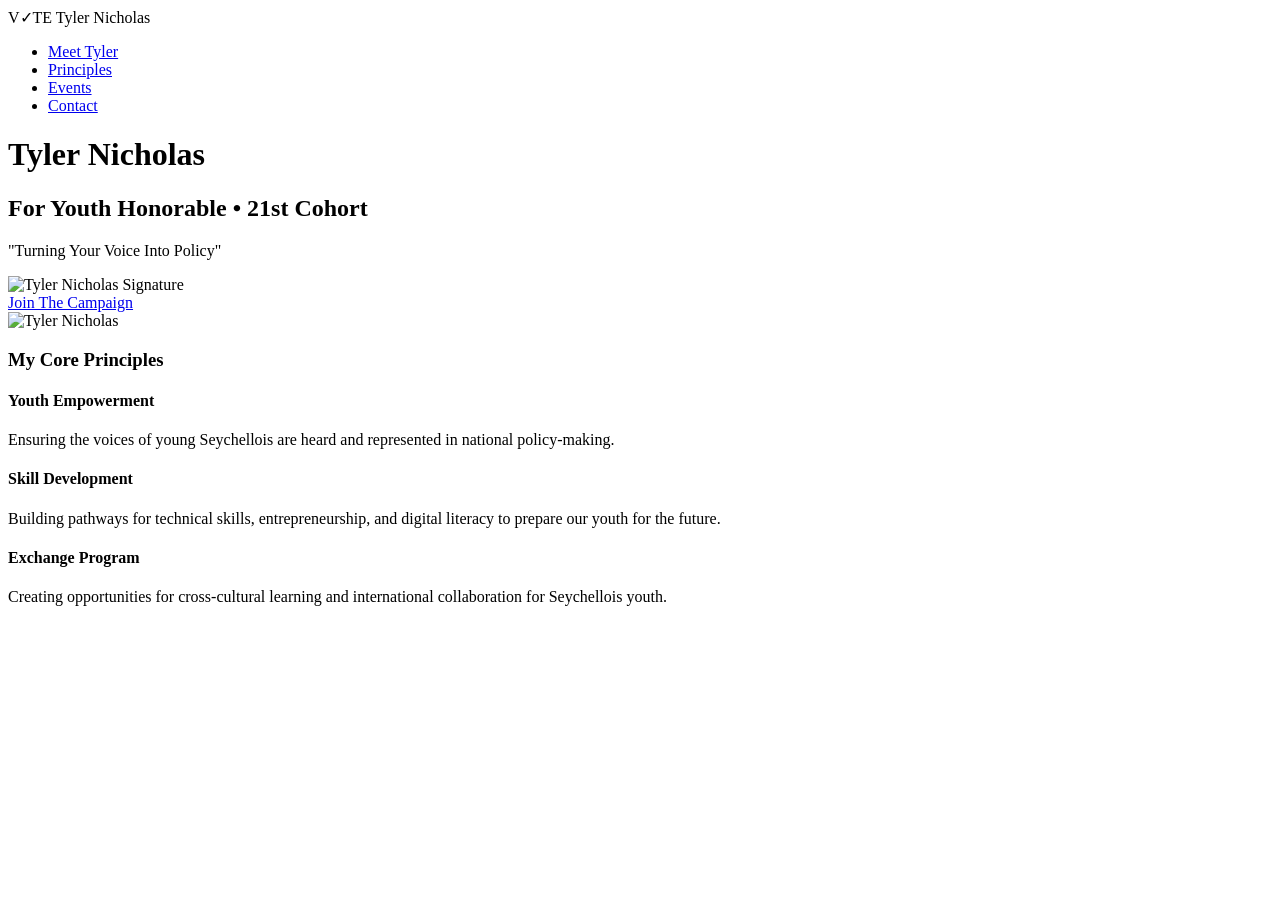
==== index.html @ 64758f16 "Create index.html" ====
<!DOCTYPE html>
<html lang="en">
<head>
    <meta charset="UTF-8">
    <meta name="viewport" content="width=device-width, initial-scale=1.0">
    <title>Tyler Nicholas | For Youth Honorable</title>
    <link rel="icon" href="https://i0.wp.com/flag-shop.ca/wp-content/uploads/2024/11/img-flag-shop-flags-of-the-world-seychelles-flag-3-5.webp" type="image/webp">
    <link rel="stylesheet" href="style.css">
    <link href="https://fonts.googleapis.com/css2?family=Merriweather:wght@700&family=Open+Sans:wght@400;600&display=swap" rel="stylesheet">
</head>
<body>

    <nav class="navbar">
        <div class="logo">
            <span class="vote-logo">V<span class="check">✓</span>TE</span> Tyler Nicholas
        </div>
        <ul class="nav-links">
            <li><a href="/about/">Meet Tyler</a></li>
            <li><a href="/principles/">Principles</a></li>
            <li><a href="/events/">Events</a></li>
            <li><a href="/contact/">Contact</a></li>
        </ul>
    </nav>

    <header class="hero">
        <div class="hero-bg"></div> 
        
        <div class="hero-content">
            <div class="hero-text">
                <h1><span class="text-blue">Tyler</span> <span class="text-red">Nicholas</span></h1>
                <h2>For Youth Honorable &bull; 21st Cohort</h2>
                <div class="slogan-box">
                    <p>"Turning Your Voice Into Policy"</p>
                </div>
                <img src="https://i.ibb.co/FkGKj0vy/Tyler-Nicholas-Signature-BL.png" alt="Tyler Nicholas Signature" class="signature">
                <br>
                <a href="/about/" class="btn-primary">Join The Campaign</a>
            </div>
            <div class="hero-image">
                <img src="https://i.ibb.co/dsRsDWf1/Tyler-Nicholas-SUIT.png" alt="Tyler Nicholas" class="candidate-photo">
            </div>
        </div>
    </header>

    <section class="principles-section">
        <h3>My Core Principles</h3>
        <div class="principles-grid">
            <div class="card">
                <h4>Youth Empowerment</h4>
                <p>Ensuring the voices of young Seychellois are heard and represented in national policy-making.</p>
            </div>
            <div class="card">
                <h4>Skill Development</h4>
                <p>Building pathways for technical skills, entrepreneurship, and digital literacy to prepare our youth for the future.</p>
            </div>
            <div class="card">
                <h4>Exchange Program</h4>
                <p>Creating opportunities for cross-cultural learning and international collaboration for Seychellois youth.</p>
            </div>
        </div>
    </section>

</body>
</html>
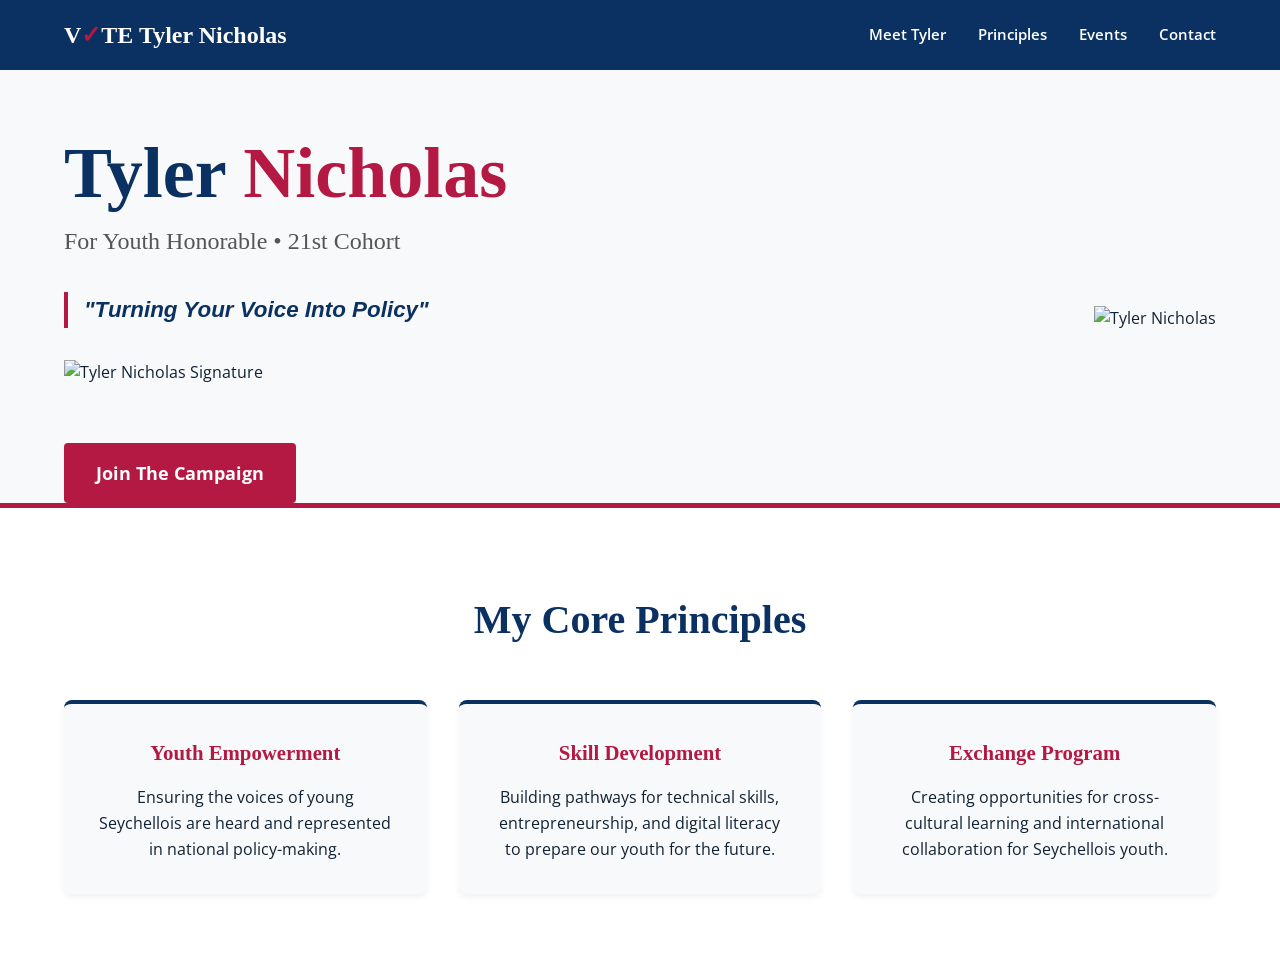
==== commit 1fecf7c2: "Update index.html" ====
--- a/index.html
+++ b/index.html
@@ -1,5 +1,5 @@
 <!DOCTYPE html>
-<html lang="en">
+<html lang="en"> 
 <head>
     <meta charset="UTF-8">
     <meta name="viewport" content="width=device-width, initial-scale=1.0">
--- a/style.css
+++ b/style.css
@@ -0,0 +1,253 @@
+/* Base Styles & Campaign Colors */
+:root {
+    --campaign-blue: #0A3161;
+    --campaign-red: #B31942;
+    --dark-text: #112233;
+    --light-bg: #f8f9fa;
+    --white: #ffffff;
+}
+
+* {
+    margin: 0;
+    padding: 0;
+    box-sizing: border-box;
+}
+
+body {
+    font-family: 'Open Sans', sans-serif;
+    color: var(--dark-text);
+    background-color: var(--white);
+    line-height: 1.6;
+}
+
+h1, h2, h3 {
+    font-family: 'Merriweather', serif;
+}
+
+/* Navigation */
+.navbar {
+    background-color: var(--campaign-blue);
+    color: var(--white);
+    display: flex;
+    justify-content: space-between;
+    align-items: center;
+    padding: 1rem 5%;
+}
+
+.logo {
+    font-size: 1.5rem;
+    font-weight: 600;
+    font-family: 'Merriweather', serif;
+}
+
+.vote-logo {
+    color: var(--white);
+    font-weight: bold;
+}
+
+.check {
+    color: var(--campaign-red);
+}
+
+.nav-links {
+    list-style: none;
+    display: flex;
+    gap: 2rem;
+}
+
+.nav-links a {
+    color: var(--white);
+    text-decoration: none;
+    font-weight: 600;
+    font-size: 0.95rem;
+    transition: color 0.3s;
+}
+
+.nav-links a:hover {
+    color: var(--campaign-red);
+}
+
+/* Hero Section */
+.hero {
+    position: relative;
+    background-color: var(--light-bg);
+    padding: 4rem 5% 0 5%;
+    overflow: hidden;
+    border-bottom: 5px solid var(--campaign-red);
+}
+
+.hero-bg {
+    position: absolute;
+    top: 0;
+    left: 0;
+    width: 100%;
+    height: 100%;
+    background-image: url('https://static.vecteezy.com/system/resources/previews/041/930/966/non_2x/flat-illustration-of-seychelles-national-flag-seychelles-flag-design-seychelles-wave-flag-free-vector.jpg');
+    background-size: cover;
+    background-position: center;
+    opacity: 0.05; /* Keeps it very faint like the Capitol building reference */
+    z-index: 1;
+}
+
+.hero-content {
+    display: flex;
+    align-items: center;
+    justify-content: space-between;
+    max-width: 1200px;
+    margin: 0 auto;
+    position: relative;
+    z-index: 2;
+}
+
+.hero-text {
+    flex: 1;
+    padding-right: 2rem;
+}
+
+.hero-text h1 {
+    font-size: 4.5rem;
+    line-height: 1.1;
+    margin-bottom: 0.5rem;
+}
+
+.text-blue { color: var(--campaign-blue); }
+.text-red { color: var(--campaign-red); }
+
+.hero-text h2 {
+    font-size: 1.5rem;
+    font-weight: 400;
+    color: #555;
+    margin-bottom: 2rem;
+}
+
+.slogan-box {
+    border-left: 4px solid var(--campaign-red);
+    padding-left: 1rem;
+    margin-bottom: 2rem;
+}
+
+.slogan-box p {
+    font-size: 1.4rem;
+    font-style: italic;
+    color: var(--campaign-blue);
+    font-weight: 600;
+}
+
+.signature {
+    max-width: 200px;
+    margin-bottom: 2rem;
+    display: block;
+}
+
+.btn-primary {
+    display: inline-block;
+    background-color: var(--campaign-red);
+    color: var(--white);
+    padding: 1rem 2rem;
+    text-decoration: none;
+    font-weight: bold;
+    border-radius: 4px;
+    font-size: 1.1rem;
+    transition: background-color 0.3s;
+}
+
+.btn-primary:hover {
+    background-color: var(--campaign-blue);
+}
+
+.hero-image {
+    flex: 1;
+    text-align: right;
+    display: flex;
+    align-items: flex-end;
+    justify-content: flex-end;
+}
+
+.candidate-photo {
+    max-width: 100%;
+    height: auto;
+    max-height: 600px;
+    object-fit: contain;
+    display: block;
+}
+
+/* Principles Section */
+.principles-section {
+    padding: 5rem 5%;
+    text-align: center;
+    background-color: var(--white);
+}
+
+.principles-section h3 {
+    font-size: 2.5rem;
+    color: var(--campaign-blue);
+    margin-bottom: 3rem;
+}
+
+.principles-grid {
+    display: grid;
+    grid-template-columns: repeat(3, 1fr);
+    gap: 2rem;
+    max-width: 1200px;
+    margin: 0 auto;
+}
+
+.card {
+    background: var(--light-bg);
+    padding: 2rem;
+    border-radius: 8px;
+    border-top: 4px solid var(--campaign-blue);
+    box-shadow: 0 4px 6px rgba(0,0,0,0.05);
+}
+
+.card h4 {
+    font-size: 1.3rem;
+    color: var(--campaign-red);
+    margin-bottom: 1rem;
+    font-family: 'Merriweather', serif;
+}
+
+/* Mobile Responsiveness */
+@media (max-width: 768px) {
+    .navbar {
+        flex-direction: column;
+        gap: 1rem;
+    }
+    
+    .nav-links {
+        flex-wrap: wrap;
+        justify-content: center;
+        gap: 1rem;
+    }
+
+    .hero-content {
+        flex-direction: column;
+        text-align: center;
+    }
+
+    .hero-text {
+        padding-right: 0;
+        margin-bottom: 2rem;
+    }
+
+    .hero-text h1 {
+        font-size: 3rem;
+    }
+
+    .slogan-box {
+        border-left: none;
+        padding-left: 0;
+    }
+
+    .signature {
+        margin: 0 auto 2rem auto;
+    }
+
+    .hero-image {
+        justify-content: center;
+    }
+
+    .principles-grid {
+        grid-template-columns: 1fr;
+    }
+}
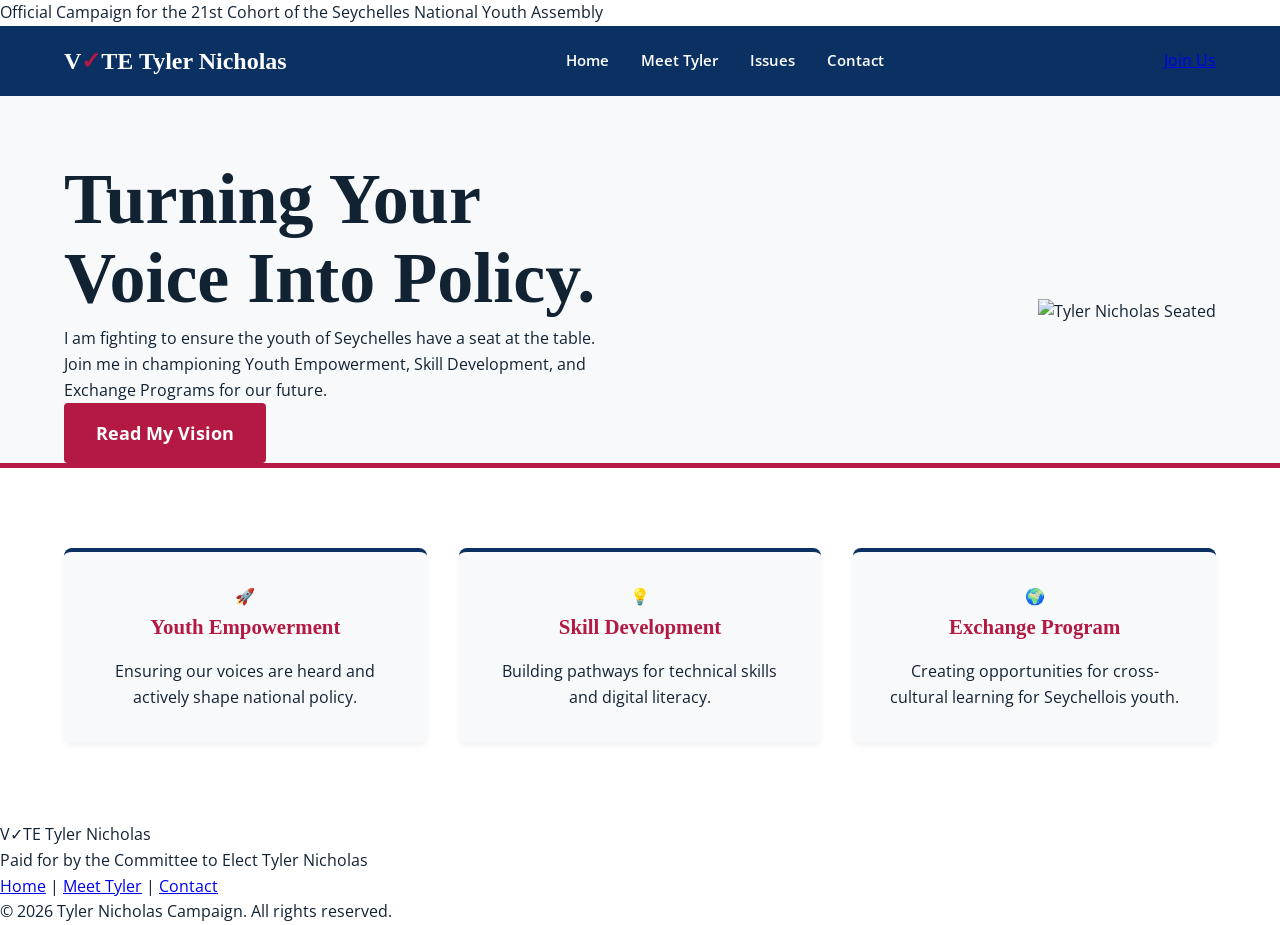
==== commit b3f4a9a9: "Update index.html" ====
--- a/index.html
+++ b/index.html
@@ -1,64 +1,79 @@
 <!DOCTYPE html>
-<html lang="en"> 
+<html lang="en">
 <head>
     <meta charset="UTF-8">
     <meta name="viewport" content="width=device-width, initial-scale=1.0">
     <title>Tyler Nicholas | For Youth Honorable</title>
     <link rel="icon" href="https://i0.wp.com/flag-shop.ca/wp-content/uploads/2024/11/img-flag-shop-flags-of-the-world-seychelles-flag-3-5.webp" type="image/webp">
     <link rel="stylesheet" href="style.css">
-    <link href="https://fonts.googleapis.com/css2?family=Merriweather:wght@700&family=Open+Sans:wght@400;600&display=swap" rel="stylesheet">
+    <link href="https://fonts.googleapis.com/css2?family=Montserrat:wght@400;700;800&family=Open+Sans:wght@400;600&display=swap" rel="stylesheet">
 </head>
 <body>
 
+    <div class="top-bar">
+        <p>Official Campaign for the 21st Cohort of the Seychelles National Youth Assembly</p>
+    </div>
+
     <nav class="navbar">
         <div class="logo">
-            <span class="vote-logo">V<span class="check">✓</span>TE</span> Tyler Nicholas
+            <span class="vote-logo">V<span class="check">✓</span>TE</span> <span class="tyler-text">Tyler Nicholas</span>
         </div>
         <ul class="nav-links">
+            <li><a href="/">Home</a></li>
             <li><a href="/about/">Meet Tyler</a></li>
-            <li><a href="/principles/">Principles</a></li>
-            <li><a href="/events/">Events</a></li>
+            <li><a href="/issues/">Issues</a></li>
             <li><a href="/contact/">Contact</a></li>
         </ul>
+        <a href="/volunteer/" class="btn-donate">Join Us</a>
     </nav>
 
     <header class="hero">
-        <div class="hero-bg"></div> 
-        
         <div class="hero-content">
             <div class="hero-text">
-                <h1><span class="text-blue">Tyler</span> <span class="text-red">Nicholas</span></h1>
-                <h2>For Youth Honorable &bull; 21st Cohort</h2>
-                <div class="slogan-box">
-                    <p>"Turning Your Voice Into Policy"</p>
-                </div>
-                <img src="https://i.ibb.co/FkGKj0vy/Tyler-Nicholas-Signature-BL.png" alt="Tyler Nicholas Signature" class="signature">
-                <br>
-                <a href="/about/" class="btn-primary">Join The Campaign</a>
+                <h1>Turning Your Voice Into Policy.</h1>
+                <p>I am fighting to ensure the youth of Seychelles have a seat at the table. Join me in championing Youth Empowerment, Skill Development, and Exchange Programs for our future.</p>
+                <a href="/about/" class="btn-primary">Read My Vision</a>
             </div>
             <div class="hero-image">
-                <img src="https://i.ibb.co/dsRsDWf1/Tyler-Nicholas-SUIT.png" alt="Tyler Nicholas" class="candidate-photo">
+                <img src="https://i.ibb.co/6RxRwdQJ/IMG-20260227-WA0014-removebg-preview.png" alt="Tyler Nicholas Seated" class="candidate-photo">
             </div>
         </div>
     </header>
 
     <section class="principles-section">
-        <h3>My Core Principles</h3>
         <div class="principles-grid">
             <div class="card">
+                <div class="icon">🚀</div>
                 <h4>Youth Empowerment</h4>
-                <p>Ensuring the voices of young Seychellois are heard and represented in national policy-making.</p>
+                <p>Ensuring our voices are heard and actively shape national policy.</p>
             </div>
             <div class="card">
+                <div class="icon">💡</div>
                 <h4>Skill Development</h4>
-                <p>Building pathways for technical skills, entrepreneurship, and digital literacy to prepare our youth for the future.</p>
+                <p>Building pathways for technical skills and digital literacy.</p>
             </div>
             <div class="card">
+                <div class="icon">🌍</div>
                 <h4>Exchange Program</h4>
-                <p>Creating opportunities for cross-cultural learning and international collaboration for Seychellois youth.</p>
+                <p>Creating opportunities for cross-cultural learning for Seychellois youth.</p>
             </div>
         </div>
     </section>
 
+    <footer class="site-footer">
+        <div class="footer-content">
+            <div class="footer-logo">V✓TE Tyler Nicholas</div>
+            <p>Paid for by the Committee to Elect Tyler Nicholas</p>
+            <div class="footer-links">
+                <a href="/">Home</a> | 
+                <a href="/about/">Meet Tyler</a> | 
+                <a href="/contact/">Contact</a>
+            </div>
+        </div>
+        <div class="footer-bottom">
+            &copy; 2026 Tyler Nicholas Campaign. All rights reserved.
+        </div>
+    </footer>
+
 </body>
 </html>
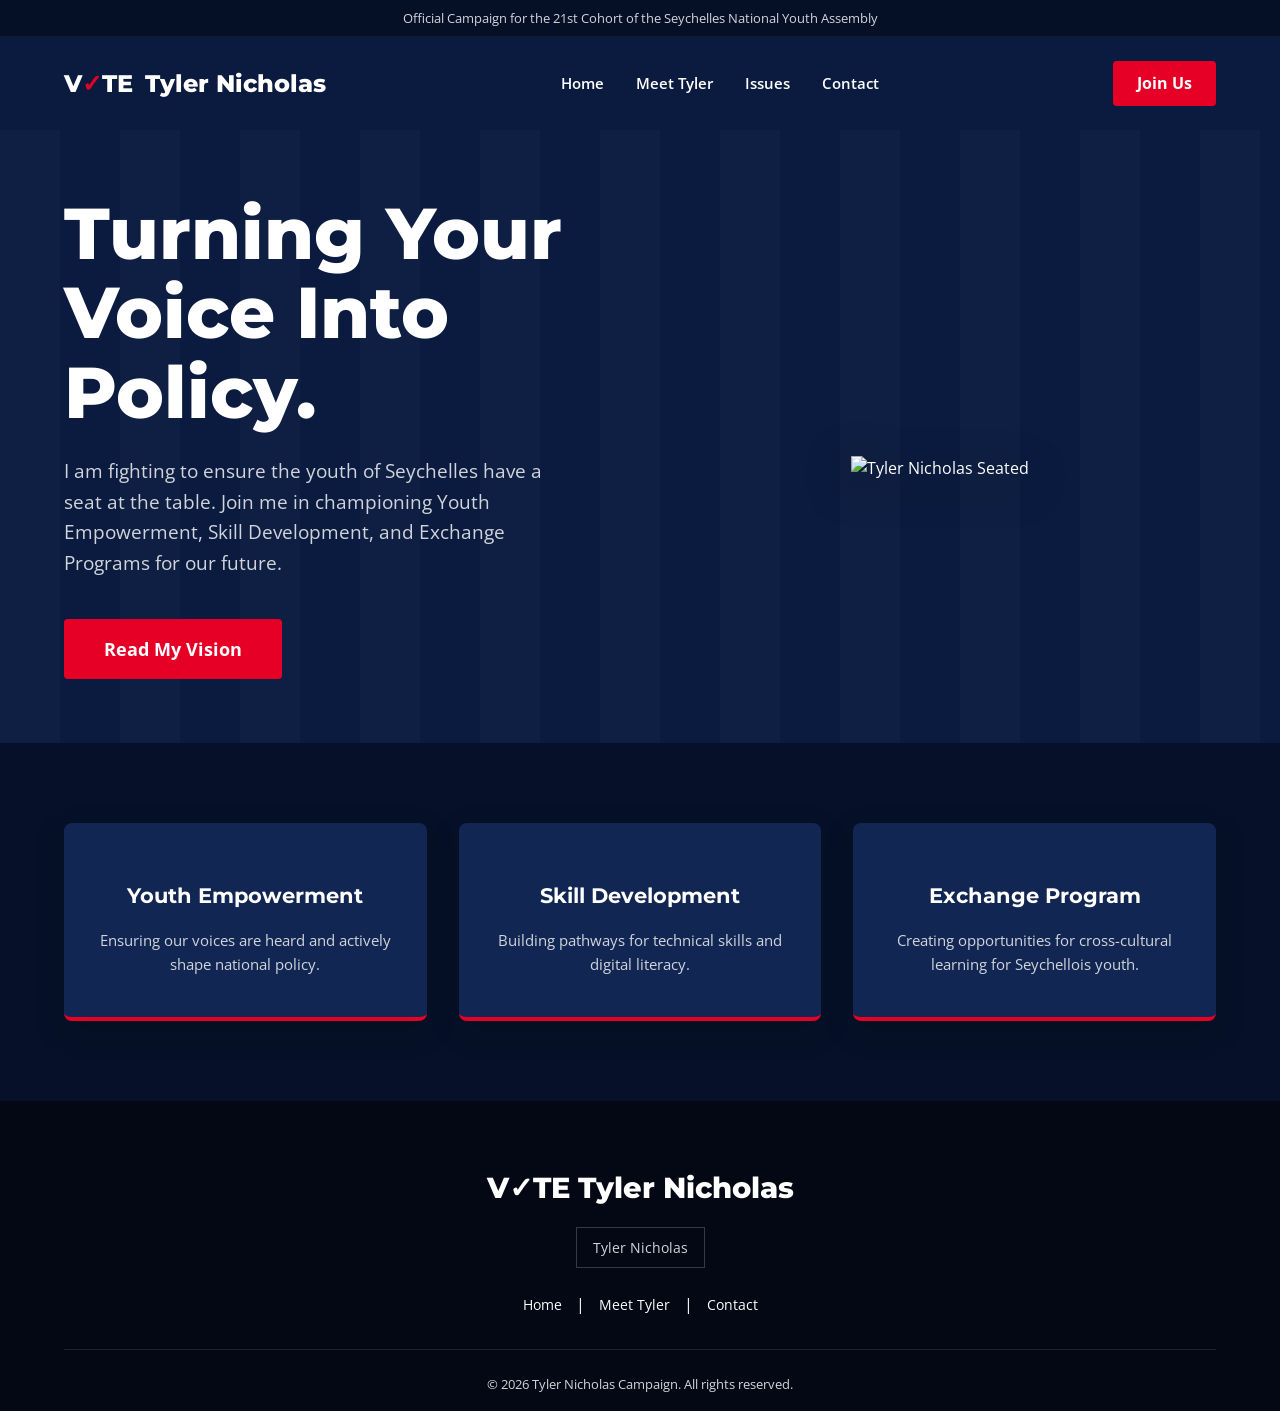
==== commit 339df12e: "Update index.html" ====
--- a/index.html
+++ b/index.html
@@ -43,17 +43,17 @@
     <section class="principles-section">
         <div class="principles-grid">
             <div class="card">
-                <div class="icon">🚀</div>
+                <div class="icon"></div>
                 <h4>Youth Empowerment</h4>
                 <p>Ensuring our voices are heard and actively shape national policy.</p>
             </div>
             <div class="card">
-                <div class="icon">💡</div>
+                <div class="icon"></div>
                 <h4>Skill Development</h4>
                 <p>Building pathways for technical skills and digital literacy.</p>
             </div>
             <div class="card">
-                <div class="icon">🌍</div>
+                <div class="icon"></div>
                 <h4>Exchange Program</h4>
                 <p>Creating opportunities for cross-cultural learning for Seychellois youth.</p>
             </div>
@@ -63,7 +63,7 @@
     <footer class="site-footer">
         <div class="footer-content">
             <div class="footer-logo">V✓TE Tyler Nicholas</div>
-            <p>Paid for by the Committee to Elect Tyler Nicholas</p>
+            <p>Tyler Nicholas</p>
             <div class="footer-links">
                 <a href="/">Home</a> | 
                 <a href="/about/">Meet Tyler</a> | 
--- a/style.css
+++ b/style.css
@@ -1,10 +1,10 @@
-/* Base Styles & Campaign Colors */
+/* Base Styles & Premium Campaign Colors */
 :root {
-    --campaign-blue: #0A3161;
-    --campaign-red: #B31942;
-    --dark-text: #112233;
-    --light-bg: #f8f9fa;
+    --bg-dark-blue: #0A1B3F; /* Deep premium navy */
+    --campaign-red: #E60026; /* Bright punchy red */
     --white: #ffffff;
+    --text-light: #d1d5db;
+    --card-bg: #112652;
 }
 
 * {
@@ -15,38 +15,50 @@
 
 body {
     font-family: 'Open Sans', sans-serif;
-    color: var(--dark-text);
-    background-color: var(--white);
+    background-color: var(--bg-dark-blue);
+    color: var(--white);
     line-height: 1.6;
 }
 
-h1, h2, h3 {
-    font-family: 'Merriweather', serif;
+h1, h2, h3, h4, .logo {
+    font-family: 'Montserrat', sans-serif;
+}
+
+/* Top Bar */
+.top-bar {
+    background-color: #051026;
+    color: var(--text-light);
+    font-size: 0.8rem;
+    padding: 0.5rem 5%;
+    text-align: center;
+    border-bottom: 1px solid rgba(255,255,255,0.05);
 }
 
 /* Navigation */
 .navbar {
-    background-color: var(--campaign-blue);
-    color: var(--white);
     display: flex;
     justify-content: space-between;
     align-items: center;
-    padding: 1rem 5%;
+    padding: 1.5rem 5%;
+    background-color: transparent;
 }
 
 .logo {
     font-size: 1.5rem;
-    font-weight: 600;
-    font-family: 'Merriweather', serif;
+    font-weight: 800;
+    color: var(--white);
 }
 
 .vote-logo {
-    color: var(--white);
-    font-weight: bold;
+    font-weight: 800;
 }
 
 .check {
     color: var(--campaign-red);
+}
+
+.tyler-text {
+    margin-left: 5px;
 }
 
 .nav-links {
@@ -67,26 +79,27 @@
     color: var(--campaign-red);
 }
 
-/* Hero Section */
+.btn-donate {
+    background-color: var(--campaign-red);
+    color: var(--white);
+    padding: 0.6rem 1.5rem;
+    text-decoration: none;
+    font-weight: bold;
+    border-radius: 4px;
+    transition: background-color 0.3s;
+}
+
+.btn-donate:hover {
+    background-color: #cc0022;
+}
+
+/* Hero Section with Striped Background */
 .hero {
     position: relative;
-    background-color: var(--light-bg);
     padding: 4rem 5% 0 5%;
+    /* Creates the vertical faint stripes from your reference image */
+    background-image: repeating-linear-gradient(90deg, rgba(255,255,255,0.02) 0px, rgba(255,255,255,0.02) 60px, transparent 60px, transparent 120px);
     overflow: hidden;
-    border-bottom: 5px solid var(--campaign-red);
-}
-
-.hero-bg {
-    position: absolute;
-    top: 0;
-    left: 0;
-    width: 100%;
-    height: 100%;
-    background-image: url('https://static.vecteezy.com/system/resources/previews/041/930/966/non_2x/flat-illustration-of-seychelles-national-flag-seychelles-flag-design-seychelles-wave-flag-free-vector.jpg');
-    background-size: cover;
-    background-position: center;
-    opacity: 0.05; /* Keeps it very faint like the Capitol building reference */
-    z-index: 1;
 }
 
 .hero-content {
@@ -95,93 +108,67 @@
     justify-content: space-between;
     max-width: 1200px;
     margin: 0 auto;
-    position: relative;
-    z-index: 2;
 }
 
 .hero-text {
     flex: 1;
-    padding-right: 2rem;
+    padding-right: 3rem;
+    margin-bottom: 4rem;
 }
 
 .hero-text h1 {
     font-size: 4.5rem;
     line-height: 1.1;
-    margin-bottom: 0.5rem;
-}
-
-.text-blue { color: var(--campaign-blue); }
-.text-red { color: var(--campaign-red); }
-
-.hero-text h2 {
-    font-size: 1.5rem;
-    font-weight: 400;
-    color: #555;
-    margin-bottom: 2rem;
-}
-
-.slogan-box {
-    border-left: 4px solid var(--campaign-red);
-    padding-left: 1rem;
-    margin-bottom: 2rem;
-}
-
-.slogan-box p {
-    font-size: 1.4rem;
-    font-style: italic;
-    color: var(--campaign-blue);
-    font-weight: 600;
-}
-
-.signature {
-    max-width: 200px;
-    margin-bottom: 2rem;
-    display: block;
+    margin-bottom: 1.5rem;
+    font-weight: 800;
+}
+
+.hero-text p {
+    font-size: 1.2rem;
+    color: var(--text-light);
+    margin-bottom: 2.5rem;
+    max-width: 500px;
 }
 
 .btn-primary {
     display: inline-block;
     background-color: var(--campaign-red);
     color: var(--white);
-    padding: 1rem 2rem;
+    padding: 1rem 2.5rem;
     text-decoration: none;
     font-weight: bold;
     border-radius: 4px;
     font-size: 1.1rem;
-    transition: background-color 0.3s;
+    transition: transform 0.2s, background-color 0.3s;
 }
 
 .btn-primary:hover {
-    background-color: var(--campaign-blue);
+    background-color: #cc0022;
+    transform: translateY(-2px);
 }
 
 .hero-image {
     flex: 1;
-    text-align: right;
     display: flex;
     align-items: flex-end;
-    justify-content: flex-end;
+    justify-content: center;
 }
 
 .candidate-photo {
     max-width: 100%;
     height: auto;
-    max-height: 600px;
+    max-height: 650px;
     object-fit: contain;
     display: block;
+    /* Tricks to make the image look sharper */
+    image-rendering: -webkit-optimize-contrast;
+    filter: contrast(1.05) saturate(1.05) drop-shadow(0px 10px 20px rgba(0,0,0,0.5));
 }
 
 /* Principles Section */
 .principles-section {
     padding: 5rem 5%;
-    text-align: center;
-    background-color: var(--white);
-}
-
-.principles-section h3 {
-    font-size: 2.5rem;
-    color: var(--campaign-blue);
-    margin-bottom: 3rem;
+    background-color: #061129; /* Slightly darker than hero for contrast */
 }
 
 .principles-grid {
@@ -193,25 +180,80 @@
 }
 
 .card {
-    background: var(--light-bg);
-    padding: 2rem;
+    background: var(--card-bg);
+    padding: 2.5rem 2rem;
     border-radius: 8px;
-    border-top: 4px solid var(--campaign-blue);
-    box-shadow: 0 4px 6px rgba(0,0,0,0.05);
+    text-align: center;
+    box-shadow: 0 10px 30px rgba(0,0,0,0.2);
+    border-bottom: 4px solid var(--campaign-red);
+}
+
+.card .icon {
+    font-size: 2.5rem;
+    margin-bottom: 1rem;
 }
 
 .card h4 {
     font-size: 1.3rem;
+    margin-bottom: 1rem;
+}
+
+.card p {
+    color: var(--text-light);
+    font-size: 0.95rem;
+}
+
+/* Footer Section */
+.site-footer {
+    background-color: #030814;
+    padding: 4rem 5% 1rem 5%;
+    text-align: center;
+}
+
+.footer-content {
+    max-width: 800px;
+    margin: 0 auto 2rem auto;
+}
+
+.footer-logo {
+    font-family: 'Montserrat', sans-serif;
+    font-size: 1.8rem;
+    font-weight: 800;
+    margin-bottom: 1rem;
+}
+
+.footer-content p {
+    color: var(--text-light);
+    font-size: 0.9rem;
+    margin-bottom: 1.5rem;
+    border: 1px solid rgba(255,255,255,0.2);
+    display: inline-block;
+    padding: 0.5rem 1rem;
+}
+
+.footer-links a {
+    color: var(--white);
+    text-decoration: none;
+    margin: 0 10px;
+    font-size: 0.9rem;
+}
+
+.footer-links a:hover {
     color: var(--campaign-red);
-    margin-bottom: 1rem;
-    font-family: 'Merriweather', serif;
+}
+
+.footer-bottom {
+    border-top: 1px solid rgba(255,255,255,0.1);
+    padding-top: 1.5rem;
+    font-size: 0.8rem;
+    color: var(--text-light);
 }
 
 /* Mobile Responsiveness */
 @media (max-width: 768px) {
     .navbar {
         flex-direction: column;
-        gap: 1rem;
+        gap: 1.5rem;
     }
     
     .nav-links {
@@ -227,24 +269,14 @@
 
     .hero-text {
         padding-right: 0;
-        margin-bottom: 2rem;
     }
 
     .hero-text h1 {
         font-size: 3rem;
     }
 
-    .slogan-box {
-        border-left: none;
-        padding-left: 0;
-    }
-
-    .signature {
+    .hero-text p {
         margin: 0 auto 2rem auto;
-    }
-
-    .hero-image {
-        justify-content: center;
     }
 
     .principles-grid {
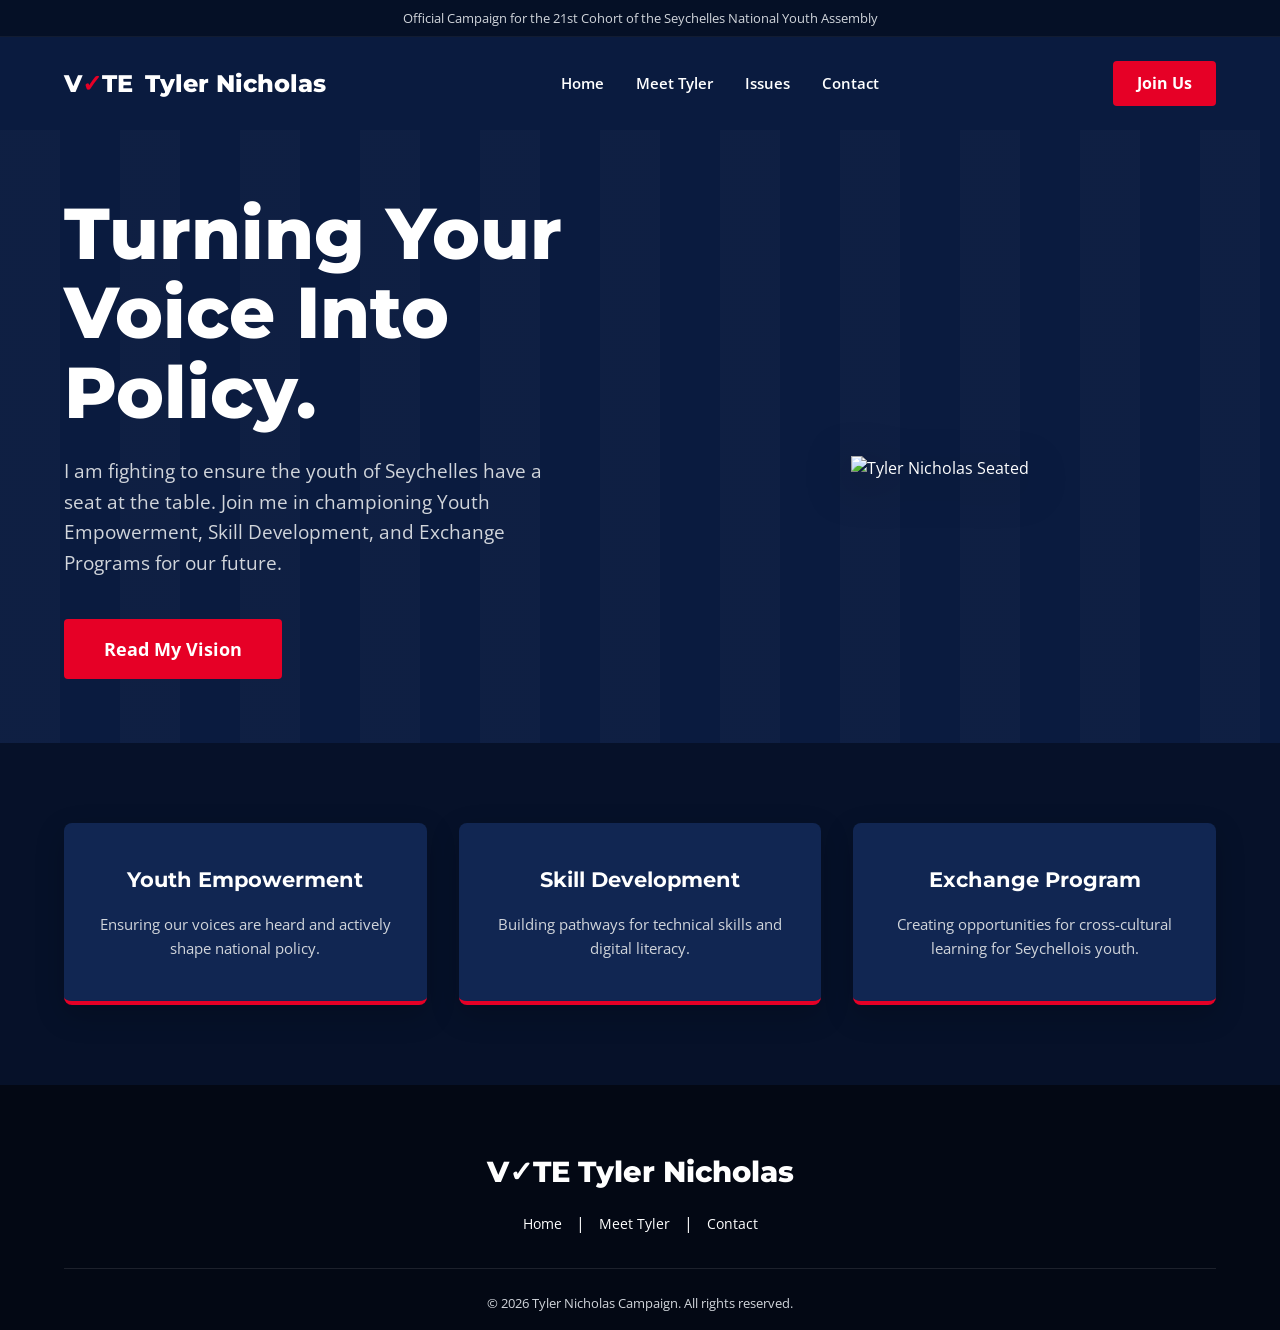
==== commit f74f3e5f: "Update index.html" ====
--- a/index.html
+++ b/index.html
@@ -22,12 +22,14 @@
             <li><a href="/">Home</a></li>
             <li><a href="/about/">Meet Tyler</a></li>
             <li><a href="/issues/">Issues</a></li>
-            <li><a href="/contact/">Contact</a></li>
+            <li><a href="mailto:vote@tyler-nicholas.online">Contact</a></li>
         </ul>
         <a href="/volunteer/" class="btn-donate">Join Us</a>
     </nav>
 
     <header class="hero">
+        <div class="hero-bg"></div>
+        
         <div class="hero-content">
             <div class="hero-text">
                 <h1>Turning Your Voice Into Policy.</h1>
@@ -43,17 +45,14 @@
     <section class="principles-section">
         <div class="principles-grid">
             <div class="card">
-                <div class="icon"></div>
                 <h4>Youth Empowerment</h4>
                 <p>Ensuring our voices are heard and actively shape national policy.</p>
             </div>
             <div class="card">
-                <div class="icon"></div>
                 <h4>Skill Development</h4>
                 <p>Building pathways for technical skills and digital literacy.</p>
             </div>
             <div class="card">
-                <div class="icon"></div>
                 <h4>Exchange Program</h4>
                 <p>Creating opportunities for cross-cultural learning for Seychellois youth.</p>
             </div>
@@ -63,11 +62,10 @@
     <footer class="site-footer">
         <div class="footer-content">
             <div class="footer-logo">V✓TE Tyler Nicholas</div>
-            <p>Tyler Nicholas</p>
             <div class="footer-links">
                 <a href="/">Home</a> | 
                 <a href="/about/">Meet Tyler</a> | 
-                <a href="/contact/">Contact</a>
+                <a href="mailto:vote@tyler-nicholas.online">Contact</a>
             </div>
         </div>
         <div class="footer-bottom">
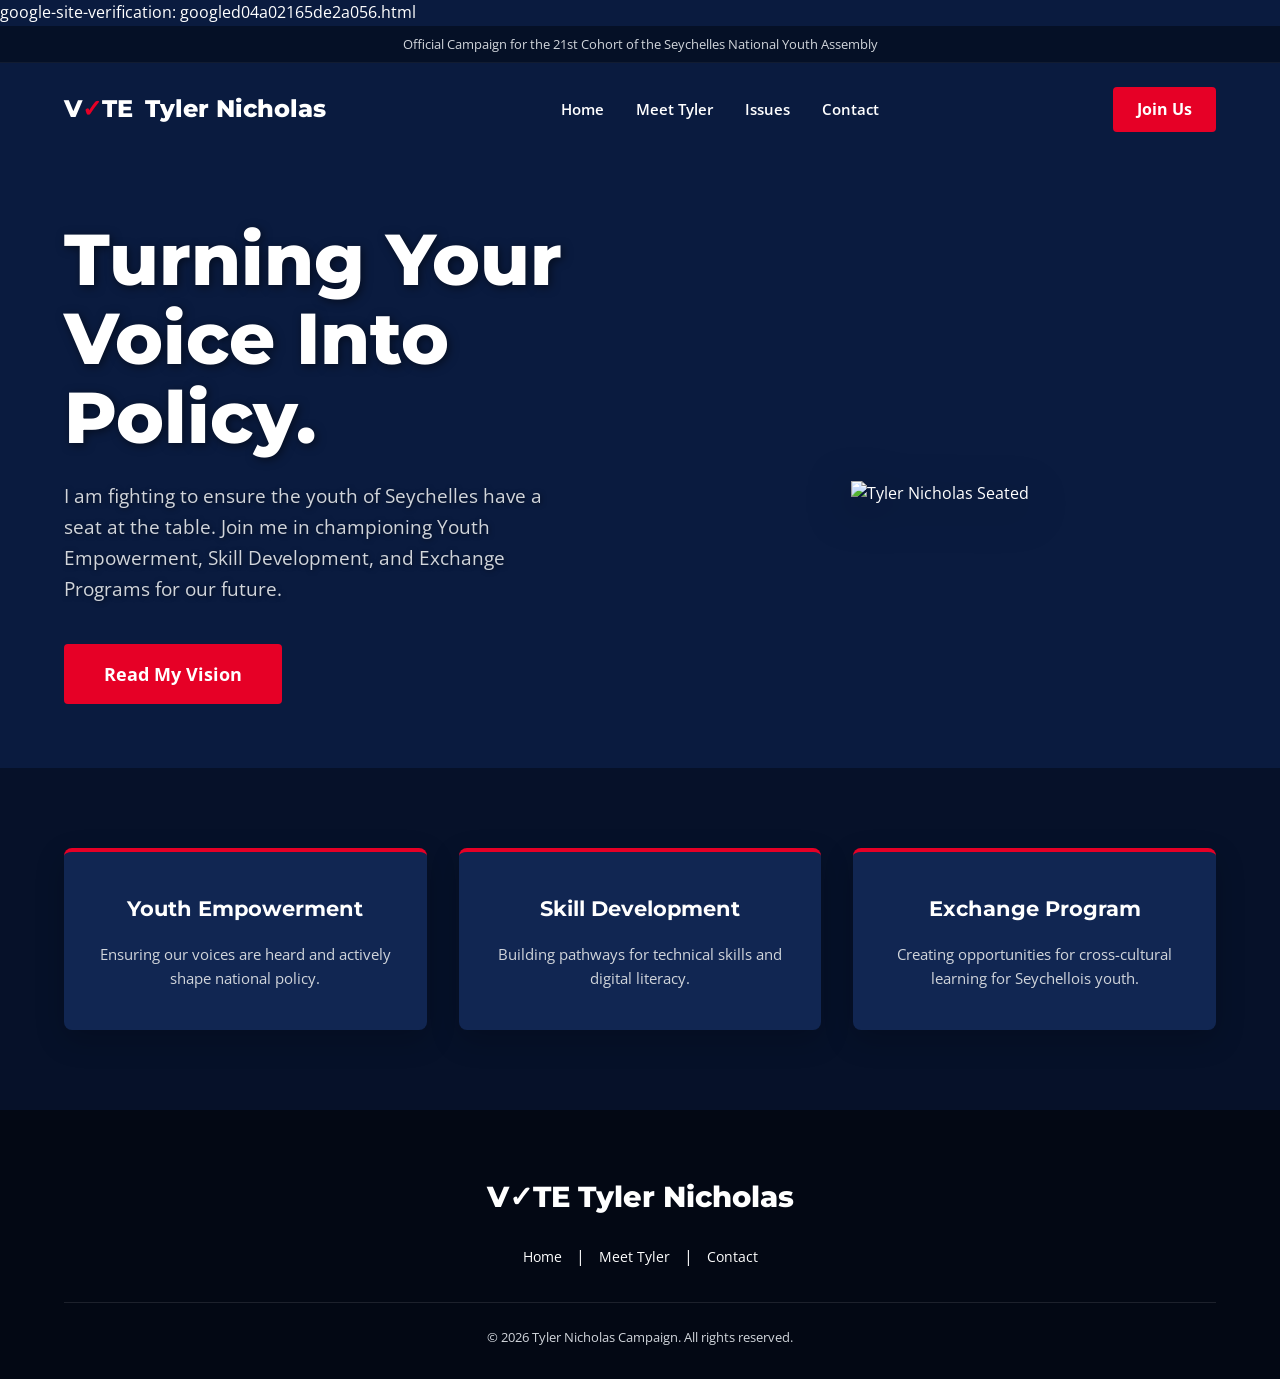
==== commit b7bc63d3: "Update index.html" ====
--- a/index.html
+++ b/index.html
@@ -7,6 +7,7 @@
     <link rel="icon" href="https://i0.wp.com/flag-shop.ca/wp-content/uploads/2024/11/img-flag-shop-flags-of-the-world-seychelles-flag-3-5.webp" type="image/webp">
     <link rel="stylesheet" href="style.css">
     <link href="https://fonts.googleapis.com/css2?family=Montserrat:wght@400;700;800&family=Open+Sans:wght@400;600&display=swap" rel="stylesheet">
+    google-site-verification: googled04a02165de2a056.html
 </head>
 <body>
 
--- a/style.css
+++ b/style.css
@@ -1,7 +1,7 @@
 /* Base Styles & Premium Campaign Colors */
 :root {
-    --bg-dark-blue: #0A1B3F; /* Deep premium navy */
-    --campaign-red: #E60026; /* Bright punchy red */
+    --bg-dark-blue: #0A1B3F;
+    --campaign-red: #E60026;
     --white: #ffffff;
     --text-light: #d1d5db;
     --card-bg: #112652;
@@ -41,6 +41,8 @@
     align-items: center;
     padding: 1.5rem 5%;
     background-color: transparent;
+    position: relative;
+    z-index: 10;
 }
 
 .logo {
@@ -93,13 +95,25 @@
     background-color: #cc0022;
 }
 
-/* Hero Section with Striped Background */
+/* Hero Section */
 .hero {
     position: relative;
     padding: 4rem 5% 0 5%;
-    /* Creates the vertical faint stripes from your reference image */
-    background-image: repeating-linear-gradient(90deg, rgba(255,255,255,0.02) 0px, rgba(255,255,255,0.02) 60px, transparent 60px, transparent 120px);
+    background-color: var(--bg-dark-blue);
     overflow: hidden;
+}
+
+.hero-bg {
+    position: absolute;
+    top: 0;
+    left: 0;
+    width: 100%;
+    height: 100%;
+    background-image: url('https://static.vecteezy.com/system/resources/previews/041/930/966/non_2x/flat-illustration-of-seychelles-national-flag-seychelles-flag-design-seychelles-wave-flag-free-vector.jpg');
+    background-size: cover;
+    background-position: center;
+    opacity: 0.15; /* Keeps the flag visible without overpowering the text */
+    z-index: 1;
 }
 
 .hero-content {
@@ -108,6 +122,8 @@
     justify-content: space-between;
     max-width: 1200px;
     margin: 0 auto;
+    position: relative;
+    z-index: 2;
 }
 
 .hero-text {
@@ -121,6 +137,7 @@
     line-height: 1.1;
     margin-bottom: 1.5rem;
     font-weight: 800;
+    text-shadow: 2px 2px 10px rgba(0,0,0,0.5); /* Helps text stand out against the flag */
 }
 
 .hero-text p {
@@ -128,6 +145,7 @@
     color: var(--text-light);
     margin-bottom: 2.5rem;
     max-width: 500px;
+    text-shadow: 1px 1px 5px rgba(0,0,0,0.5);
 }
 
 .btn-primary {
@@ -160,7 +178,6 @@
     max-height: 650px;
     object-fit: contain;
     display: block;
-    /* Tricks to make the image look sharper */
     image-rendering: -webkit-optimize-contrast;
     filter: contrast(1.05) saturate(1.05) drop-shadow(0px 10px 20px rgba(0,0,0,0.5));
 }
@@ -168,7 +185,9 @@
 /* Principles Section */
 .principles-section {
     padding: 5rem 5%;
-    background-color: #061129; /* Slightly darker than hero for contrast */
+    background-color: #061129;
+    position: relative;
+    z-index: 2;
 }
 
 .principles-grid {
@@ -185,17 +204,13 @@
     border-radius: 8px;
     text-align: center;
     box-shadow: 0 10px 30px rgba(0,0,0,0.2);
-    border-bottom: 4px solid var(--campaign-red);
-}
-
-.card .icon {
-    font-size: 2.5rem;
-    margin-bottom: 1rem;
+    border-top: 4px solid var(--campaign-red); /* Kept a clean accent border since emojis are gone */
 }
 
 .card h4 {
     font-size: 1.3rem;
     margin-bottom: 1rem;
+    color: var(--white);
 }
 
 .card p {
@@ -206,7 +221,7 @@
 /* Footer Section */
 .site-footer {
     background-color: #030814;
-    padding: 4rem 5% 1rem 5%;
+    padding: 4rem 5% 2rem 5%;
     text-align: center;
 }
 
@@ -219,16 +234,7 @@
     font-family: 'Montserrat', sans-serif;
     font-size: 1.8rem;
     font-weight: 800;
-    margin-bottom: 1rem;
-}
-
-.footer-content p {
-    color: var(--text-light);
-    font-size: 0.9rem;
     margin-bottom: 1.5rem;
-    border: 1px solid rgba(255,255,255,0.2);
-    display: inline-block;
-    padding: 0.5rem 1rem;
 }
 
 .footer-links a {
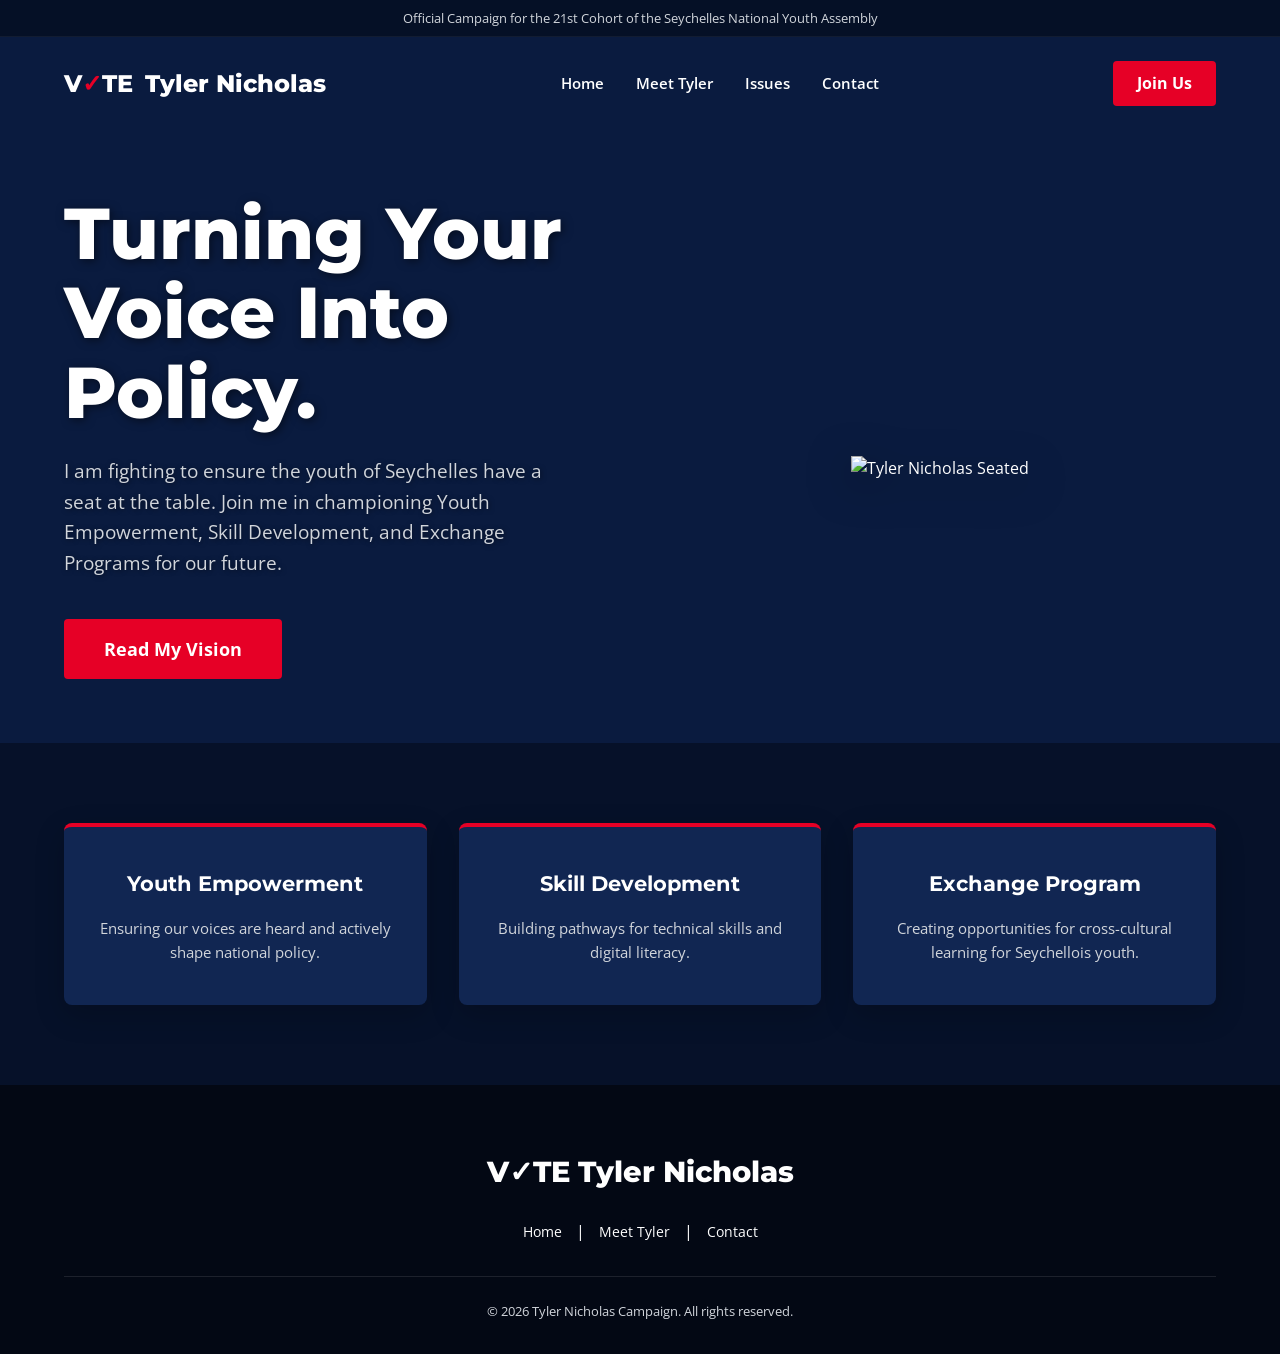
==== commit 638b9059: "Update index.html" ====
--- a/index.html
+++ b/index.html
@@ -7,7 +7,7 @@
     <link rel="icon" href="https://i0.wp.com/flag-shop.ca/wp-content/uploads/2024/11/img-flag-shop-flags-of-the-world-seychelles-flag-3-5.webp" type="image/webp">
     <link rel="stylesheet" href="style.css">
     <link href="https://fonts.googleapis.com/css2?family=Montserrat:wght@400;700;800&family=Open+Sans:wght@400;600&display=swap" rel="stylesheet">
-    google-site-verification: googled04a02165de2a056.html
+    <meta name="google-site-verification" content="pqUTxl9Ve18fjDjrbrWBp8PQdlNoSrpdAZmXRKvD1IY" />
 </head>
 <body>
 
